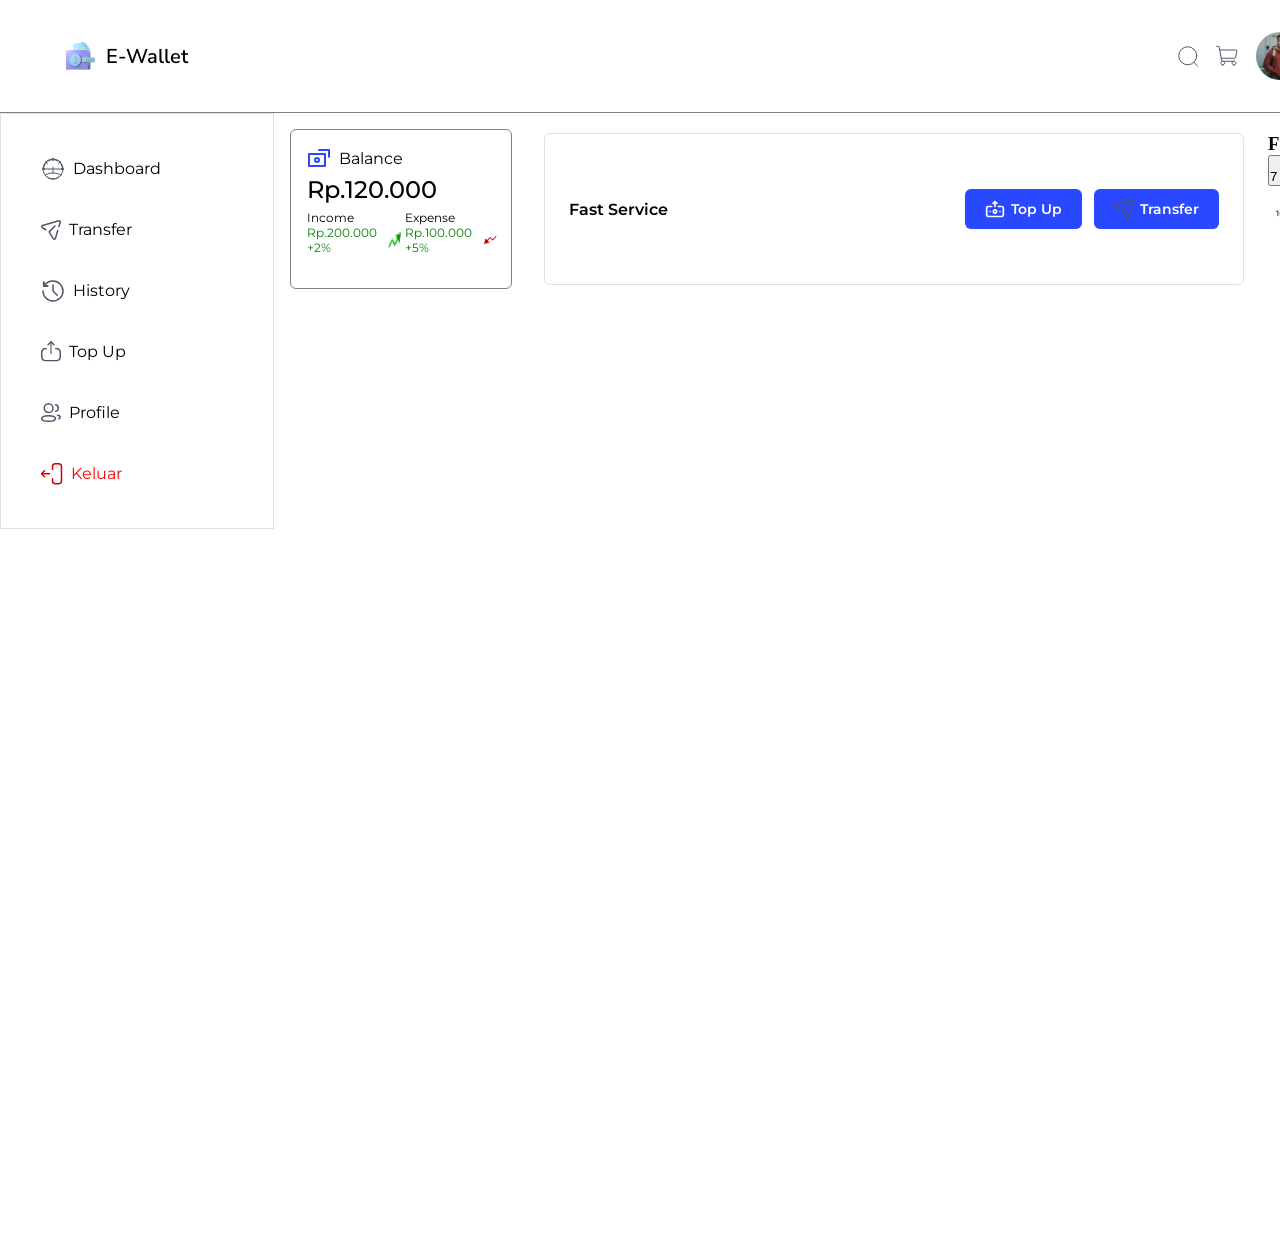
==== pages/dashboardV2.html @ 7bba9d64 "feat: add project e-wallet" ====
<!doctype html>
<html lang="en">
  <head>
    <meta charset="UTF-8" />
    <meta name="viewport" content="width=device-width, initial-scale=1.0" />
    <title>Dashbaord V2</title>
    <link rel="preconnect" href="https://fonts.googleapis.com" />
    <link rel="preconnect" href="https://fonts.gstatic.com" crossorigin />
    <link
      href="https://fonts.googleapis.com/css2?family=Montserrat:ital,wght@0,100..900;1,100..900&family=Nunito+Sans:ital,opsz,wght@0,6..12,200..1000;1,6..12,200..1000&family=Plus+Jakarta+Sans:ital,wght@0,200..800;1,200..800&display=swap"
      rel="stylesheet"
    />
    <link rel="stylesheet" href="../style/dashboardV2.css" />
    <link rel="stylesheet" href="../style/dashboardV1.css" />
  </head>
  <body>
    <header>
      <div class="logo">
        <img class="logo_image" src="../asset/money_wallet.png" alt="logo" />
        <p class="brand">E-Wallet</p>
      </div>

      <div class="profil">
        <img src="../asset/Search.svg" alt="search" />
        <img src="../asset/ShoppingCart.svg" alt="cart" />
        <img src="../asset/Ellipse 185.svg" class="pp" alt="photo" />
        <img src="../asset/down.svg" alt="dropdown" />
      </div>
    </header>

    <main>
      <section class="hero">
        <div class="menu">
          <button>
            <img src="../asset/dashboard-two (1).svg" alt="dashboard" />
            <p>Dashboard</p>
          </button>
          <button>
            <img src="../asset/Send.svg" alt="transfer" />
            <p>Transfer</p>
          </button>
          <button>
            <img src="../asset/history.svg" alt="history" />
            <p>History</p>
          </button>
          <button>
            <img src="../asset/Upload.svg" alt="top Up" />
            <p>Top Up</p>
          </button>
          <button>
            <img src="../asset/2 User.svg" alt="profile" />
            <p>Profile</p>
          </button>
          <button class="exit">
            <img src="../asset/Icon.svg" alt="Exit" />
            <p>Keluar</p>
          </button>
        </div>
      </section>

      <section class="hero-1">
        <div class="information">
          <div class="box-information">
            <div class="head">
              <img src="../asset/balance.svg" alt="balance" />
              <p>Balance</p>
            </div>
            <h3>Rp.120.000</h3>
            <div class="tail">
              <div class="add">
                <h4>Income</h4>
                <div class="more">
                  <p class="in">Rp.200.000 +2%</p>
                  <img src="../asset/ArrowRise-s.png" alt="arrow" />
                </div>
              </div>
              <div class="add">
                <h4>Expense</h4>
                <div class="more">
                  <p class="out-1">Rp.100.000 +5%</p>
                  <img src="../asset/ArrowRise-red.svg" alt="arrow" />
                </div>
              </div>
            </div>
          </div>
          <div class="service-1">
            <h3>Fast Service</h3>
            <div class="btn-service">
              <button>
                <img src="../asset/u_money-insert.svg" alt="insert" />
                <p>Top Up</p>
              </button>
              <button>
                <img src="../asset/Send.svg" alt="send" />
                <p>Transfer</p>
              </button>
            </div>
          </div>
        </div>
      </section>

      <section class="chart-history">
        <div class="box-chart">
          <div class="chart-header">
            <h3>Financial Chart</h3>
            <div class="chart-filters">
              <button class="chip">
                7 Days <img src="../asset/down.svg" alt="down" />
              </button>
              <button class="chip">
                All <img src="../asset/down.svg" alt="down" />
              </button>
            </div>
          </div>

          <div class="bar-chart">
            <img src="../asset/sc-chart.png" alt="chart" />
          </div>
        </div>
        
      </section>
    </main>
  </body>
</html>
---- style/dashboardV2.css ----
* {
  box-sizing: border-box;
  margin: 0;
  padding: 0;
}

:root {
  --primary: rgb(41, 72, 255);
  --secondary: white;
  --third: rgb(232 232 232) --font-main: "Montserrat", sans-serif;
  --font-second: "Nunito Sans", sans-serif;
}

body {
  width: 1440px;
  height: auto;
}


.more{
    display: flex;
    gap: 10px;
}

h4{
font-family: "Montserrat";
  font-weight: 400;
  font-size: 12px;
}

.service-1{
    width: 700px;
    height: 180;
    display: flex;
  align-items: center;
  justify-content: space-between;
  border: 1px solid #e0e0e0;
  border-radius: 6px;
  padding: 1rem 1.5rem;
  margin: 20px 0;

  h3 {
    font-family: "Montserrat";
    font-weight: 600;
    font-size: 16px;
  }

  .btn-service {
    display: flex;
    gap: 0.75rem;
  }

  button {
    display: flex;
    align-items: center;
    justify-content: center;
    gap: 6px;
    padding: 10px 20px;
    border-radius: 6px;
    font-family: "Montserrat";
    font-size: 14px;
    font-weight: 600;
    border: none;
    background: var(--primary);
    color: var(--secondary);

    img {
      width: 20px;
      height: 20px;
    }

    p {
      margin: 0;
      font-family: "Montserrat";
      font-size: 14px;
      font-weight: 600;
      color: var(--secondary);
    }
  }
}

.box-chart {
    display: flex;
    flex-direction: column; /* ← ini yang bikin chart-header, bar-chart, legend susun ke bawah */
    gap: 1rem;
    border: 1px solid var(--border);
    border-radius: var(--radius);
    padding: 1.25rem 1.5rem;
    background: var(--secondary);
    min-width: 0; /* ← tambahkan ini, mencegah box meluber keluar grid */
}
---- style/dashboardV1.css ----
* {
  box-sizing: border-box;
  margin: 0;
  padding: 0;
}

:root {
  --primary: rgb(41, 72, 255);
  --secondary: white;
  --third: rgb(232 232 232) --font-main: "Montserrat", sans-serif;
  --font-second: "Nunito Sans", sans-serif;
}

body {
  width: 1440px;
  height: 1240px;
}

main {
  display: flex;
}

header {
  width: 100%;
  /* margin: 40px; */
  padding: 1rem 4rem;
  display: flex;
  justify-content: space-between;
  border-bottom: 1px solid grey;
  .logo {
    display: flex;
    justify-content: flex-start;
    align-items: center;
    gap: 10px;
    .logo_image {
      width: 32px;
      height: 32px;
    }
    .brand {
      font-family: var(--font-second);
      font-weight: 600;
      font-size: 20px;
    }
  }
  .profil {
    display: flex;
    justify-content: flex-start;
    align-items: center;
    gap: 1rem;
    padding: 1rem 2rem;
    .name {
      font-family: "Montserrat";
      font-weight: 400;
      font-size: 16px;
      line-height: 24px;
      letter-spacing: -0.6%;
    }
    .pp {
      width: 48px;
    }
    img {
      width: 24px;
    }
  }
}
main {
  width: 100%;
  display: flex;
  /* border-top: 1px solid black; */
}

.menu {
  display: flex;
  flex-direction: column;
  align-items: flex-start;
  gap: 1rem;
  padding: 2rem;
  border: 1px solid #e0e0e0;
  height: max-content;
  button {
    display: flex;
    align-items: center;
    padding: 0.5rem;
    width: 208px;
    height: 45px;
    gap: 0.5rem;
    border: none;
    border-radius: 6px;
    background-color: var(--secondary);
  }
  button:hover {
    background-color: var(--primary);
    color: var(--secondary);
    img {
      color: var(--secondary);
    }
  }

  p {
    font-family: "Montserrat";
    font-weight: 400;
    font-size: 1rem;
    line-height: 24px;
    letter-spacing: -0.6%;
  }
}

.exit p {
  color: red;
}

.exit:hover {
  background-color: red;
  color: var(--secondary);
}

.hero-1 {
  display: flex;
  flex-direction: column;
  .information {
    display: flex;
    gap: 1rem;
    .box-information {
      display: flex;
      flex-direction: column;
      gap: 0.5rem;
      border: 1px solid grey;
      width: 222px;
      height: 160px;
      padding: 1rem;
      border-radius: 6px;
      margin: 1rem;
      .head {
        display: flex;
        gap: 0.5rem;
        align-items: center;
        p {
          font-family: "Montserrat";
          font-weight: 400;
          font-size: 16px;
        }
      }
      h3 {
        font-family: "Montserrat";
        font-weight: 500;
        font-size: 24px;
        line-height: 24px;
      }
      .tail {
        display: flex;
        gap: 2px;
        p {
          font-family: "Montserrat";
          font-weight: 400;
          font-size: 12px;
          color: green;
        }
        .minus {
          color: red;
        }
      }
    }
  }
}

.service {
  display: flex;
  align-items: center;
  justify-content: space-between;
  border: 1px solid #e0e0e0;
  border-radius: 6px;
  padding: 1rem 1.5rem;
  margin-bottom: 20px;

  h3 {
    font-family: "Montserrat";
    font-weight: 600;
    font-size: 16px;
  }

  .btn-service {
    display: flex;
    gap: 0.75rem;
  }

  button {
    display: flex;
    align-items: center;
    justify-content: center;
    gap: 6px;
    padding: 10px 20px;
    border-radius: 6px;
    font-family: "Montserrat";
    font-size: 14px;
    font-weight: 600;
    border: none;
    background: var(--primary);
    color: var(--secondary);

    img {
      width: 20px;
      height: 20px;
    }

    p {
      margin: 0;
      font-family: "Montserrat";
      font-size: 14px;
      font-weight: 600;
      color: var(--secondary);
    }
  }
}

.income {
  display: flex;
  flex-direction: column;
  gap: 1rem;
  border: 1px solid #e0e0e0;
  border-radius: 6px;
  padding: 1.5rem;

  .head-income {
    display: flex;
    align-items: center;
    gap: 0.75rem;

    h3 {
      font-family: "Montserrat";
      font-weight: 700;
      font-size: 18px;
      flex: 1;
    }

    button {
      display: flex;
      align-items: center;
      gap: 6px;
      padding: 8px 16px;
      border-radius: 6px;
      border: 1px solid #f1f1f186;
      background: #f1f1f1;

      p {
        font-family: "Montserrat";
        font-size: 14px;
        font-weight: 500;
        margin: 0;
      }

      img {
        width: 16px;
        height: 16px;
      }
    }
  }

  .bar-chart {
    width: 100%;

    img {
      width: 100%;
      height: auto;
      display: block;
    }
  }
}

.hero-2 {
  width: auto;
  margin: 20px;
  display: flex;
  flex-direction: column;
  border: 1px solid #e0e0e0;
  border-radius: 6px;
  padding: 1rem 1.5rem;
  .head-history {
    display: flex;
    justify-content: space-between;
    align-items: center;
    margin-bottom: 20px;
    h3 {
      font-family: "Montserrat";
      font-weight: 600;
      font-size: 16px;
      line-height: 24px;
    }
    p {
      font-family: "Montserrat";
      font-weight: 500;
      font-size: 12px;
      color: var(--primary);
    }
  }
  .history {
    display: flex;
    gap: 10px;
    justify-content: space-between;
    align-items: center;
    margin-bottom: 10px;
    .status {
      flex: 1;
      h3 {
        font-family: "Montserrat";
        font-weight: 600;
        font-style: SemiBold;
        font-size: 16px;
      }
      p {
        font-family: "Montserrat";
        font-weight: 400;
        font-size: 16px;
      }
      img{
        flex-shrink: 0;
      };
    }
  }
}
.in {
  font-family: "Montserrat";
  font-weight: 600;
  font-size: 16px;
  color: green;
}
.out{
  font-family: "Montserrat";
  font-weight: 600;
  font-size: 16px;
  color: red;
}
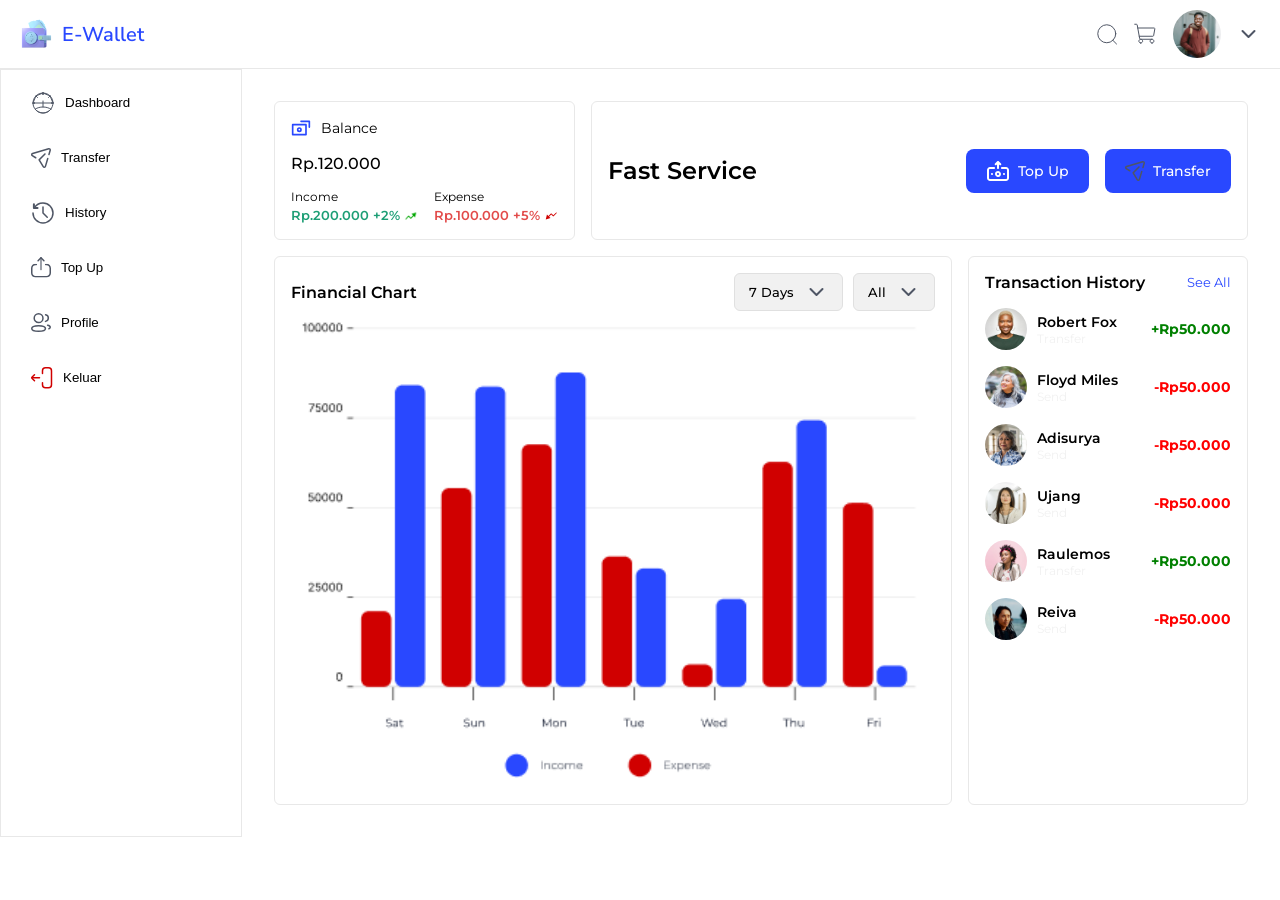
==== commit c5be77ae: "feat: add dashboard project koda e-wallet" ====
--- a/pages/dashboardV2.html
+++ b/pages/dashboardV2.html
@@ -11,7 +11,6 @@
       rel="stylesheet"
     />
     <link rel="stylesheet" href="../style/dashboardV2.css" />
-    <link rel="stylesheet" href="../style/dashboardV1.css" />
   </head>
   <body>
     <header>
@@ -28,97 +27,152 @@
       </div>
     </header>
 
-    <main>
-      <section class="hero">
-        <div class="menu">
-          <button>
-            <img src="../asset/dashboard-two (1).svg" alt="dashboard" />
-            <p>Dashboard</p>
-          </button>
-          <button>
-            <img src="../asset/Send.svg" alt="transfer" />
-            <p>Transfer</p>
-          </button>
-          <button>
-            <img src="../asset/history.svg" alt="history" />
-            <p>History</p>
-          </button>
-          <button>
-            <img src="../asset/Upload.svg" alt="top Up" />
-            <p>Top Up</p>
-          </button>
-          <button>
-            <img src="../asset/2 User.svg" alt="profile" />
-            <p>Profile</p>
-          </button>
-          <button class="exit">
-            <img src="../asset/Icon.svg" alt="Exit" />
-            <p>Keluar</p>
-          </button>
-        </div>
-      </section>
+    <div class="layout">
+      <aside class="menu-bar">
+        <button onclick="location.href='../pages/dashboardV2.html'">
+          <img src="../asset/dashboard-two (1).svg" alt="dashboard" />
+          <p>Dashboard</p>
+        </button>
+        <button onclick="location.href='../pages/transfer.html'">
+          <img src="../asset/Send.svg" alt="transfer" />
+          <p>Transfer</p>
+        </button>
+        <button onclick="location.href='../pages/history.html'">
+          <img src="../asset/history.svg" alt="history" />
+          <p>History</p>
+        </button>
+        <button onclick="location.href='../pages/topUp.html'">
+          <img src="../asset/Upload.svg" alt="top Up" />
+          <p>Top Up</p>
+        </button>
+        <button onclick="location.href='../pages/editProfileNext.html'">
+          <img src="../asset/2 User.svg" alt="profile" />
+          <p>Profile</p>
+        </button>
+        <button class="exit">
+          <img src="../asset/Icon.svg" alt="Exit" />
+          <p>Keluar</p>
+        </button>
+      </aside>
 
-      <section class="hero-1">
-        <div class="information">
-          <div class="box-information">
-            <div class="head">
-              <img src="../asset/balance.svg" alt="balance" />
-              <p>Balance</p>
-            </div>
-            <h3>Rp.120.000</h3>
-            <div class="tail">
-              <div class="add">
-                <h4>Income</h4>
-                <div class="more">
-                  <p class="in">Rp.200.000 +2%</p>
-                  <img src="../asset/ArrowRise-s.png" alt="arrow" />
+      <main class="content">
+        <section class="top-content">
+          <div class="information">
+            <div class="box-information">
+              <div class="head">
+                <img src="../asset/balance.svg" alt="balance" />
+                <p>Balance</p>
+              </div>
+              <h3>Rp.120.000</h3>
+              <div class="tail">
+                <div class="add">
+                  <h4>Income</h4>
+                  <div class="more">
+                    <p class="in">Rp.200.000 +2%</p>
+                    <img src="../asset/ArrowRise-s.png" alt="arrow" />
+                  </div>
                 </div>
-              </div>
-              <div class="add">
-                <h4>Expense</h4>
-                <div class="more">
-                  <p class="out-1">Rp.100.000 +5%</p>
-                  <img src="../asset/ArrowRise-red.svg" alt="arrow" />
+                <div class="add">
+                  <h4>Expense</h4>
+                  <div class="more">
+                    <p class="out-1">Rp.100.000 +5%</p>
+                    <img src="../asset/ArrowRise-red.svg" alt="arrow" />
+                  </div>
                 </div>
               </div>
             </div>
-          </div>
-          <div class="service-1">
-            <h3>Fast Service</h3>
-            <div class="btn-service">
-              <button>
-                <img src="../asset/u_money-insert.svg" alt="insert" />
-                <p>Top Up</p>
-              </button>
-              <button>
-                <img src="../asset/Send.svg" alt="send" />
-                <p>Transfer</p>
-              </button>
+            <div class="service-1">
+              <h3>Fast Service</h3>
+              <div class="btn-service">
+                <button>
+                  <img src="../asset/u_money-insert.svg" alt="insert" />
+                  <p>Top Up</p>
+                </button>
+                <button>
+                  <img src="../asset/Send.svg" alt="send" />
+                  <p>Transfer</p>
+                </button>
+              </div>
             </div>
           </div>
-        </div>
-      </section>
+        </section>
 
-      <section class="chart-history">
-        <div class="box-chart">
-          <div class="chart-header">
-            <h3>Financial Chart</h3>
-            <div class="chart-filters">
-              <button class="chip">
-                7 Days <img src="../asset/down.svg" alt="down" />
-              </button>
-              <button class="chip">
-                All <img src="../asset/down.svg" alt="down" />
-              </button>
+        <section class="bottom-content">
+          <div class="box-chart">
+            <div class="chart-header">
+              <h3>Financial Chart</h3>
+              <div class="chart-filters">
+                <button class="chip">
+                  7 Days <img src="../asset/down.svg" alt="down" />
+                </button>
+                <button class="chip">
+                  All <img src="../asset/down.svg" alt="down" />
+                </button>
+              </div>
+            </div>
+
+            <div class="bar-chart">
+              <img src="../asset/sc-chart.png" alt="chart" />
             </div>
           </div>
+        </section>
 
-          <div class="bar-chart">
-            <img src="../asset/sc-chart.png" alt="chart" />
+        <section class="hero-2">
+          <div class="head-history">
+            <h3>Transaction History</h3>
+            <p>See All</p>
           </div>
-        </div>
-        
-      </section>
-    </main>
+
+          <div class="history">
+            <img src="../asset/1.svg" alt="profil" />
+            <div class="status">
+              <h3>Robert Fox</h3>
+              <p>Transfer</p>
+            </div>
+            <h3 class="in">+Rp50.000</h3>
+          </div>
+          <div class="history">
+            <img src="../asset/1-1.svg" alt="profil" />
+            <div class="status">
+              <h3>Floyd Miles</h3>
+              <p>Send</p>
+            </div>
+            <h3 class="out">-Rp50.000</h3>
+          </div>
+          <div class="history">
+            <img src="../asset/1-2.svg" alt="profil" />
+            <div class="status">
+              <h3>Adisurya</h3>
+              <p>Send</p>
+            </div>
+            <h3 class="out">-Rp50.000</h3>
+          </div>
+          <div class="history">
+            <img src="../asset/1-3.svg" alt="profil" />
+            <div class="status">
+              <h3>Ujang</h3>
+              <p>Send</p>
+            </div>
+            <h3 class="out">-Rp50.000</h3>
+          </div>
+          <div class="history">
+            <img src="../asset/1-4.svg" alt="profil" />
+            <div class="status">
+              <h3>Raulemos</h3>
+              <p>Transfer</p>
+            </div>
+            <h3 class="in">+Rp50.000</h3>
+          </div>
+          <div class="history">
+            <img src="../asset/1-5.svg" alt="profil" />
+            <div class="status">
+              <h3>Reiva</h3>
+              <p>Send</p>
+            </div>
+            <h3 class="out">-Rp50.000</h3>
+          </div>
+        </section>
+      </main>
+    </div>
   </body>
 </html>
--- a/style/dashboardV2.css
+++ b/style/dashboardV2.css
@@ -7,85 +7,431 @@
 :root {
   --primary: rgb(41, 72, 255);
   --secondary: white;
-  --third: rgb(232 232 232) --font-main: "Montserrat", sans-serif;
-  --font-second: "Nunito Sans", sans-serif;
-}
-
-body {
-  width: 1440px;
-  height: auto;
-}
-
-
-.more{
+}
+
+header {
+  display: flex;
+  justify-content: space-between;
+  padding: 10px 20px;
+}
+
+/* kiri */
+.logo {
+  display: flex;
+  align-items: center;
+  gap: 10px;
+}
+
+.logo_image {
+  width: 32px;
+  height: 32px;
+}
+
+.brand {
+  font-family: "Nunito Sans", sans-serif;
+  font-weight: 600;
+  font-size: 20px;
+  color: var(--primary);
+}
+
+/* kanan */
+.profil {
+  display: flex;
+  align-items: center;
+  gap: 15px;
+}
+
+/* aside */
+.layout {
+  display: flex;
+  border-top: 1px solid #e8e8e8;
+  .menu-bar {
     display: flex;
+    flex-direction: column;
+    border: 1px solid #e8e8e8;
     gap: 10px;
-}
-
-h4{
-font-family: "Montserrat";
-  font-weight: 400;
-  font-size: 12px;
-}
-
-.service-1{
-    width: 700px;
-    height: 180;
+    padding: 10px 20px;
+    button {
+      display: flex;
+      gap: 10px;
+      align-items: center;
+      padding: 10px;
+      width: 200px;
+      height: 45px;
+      border: none;
+      border-radius: 6px;
+      background-color: var(--secondary);
+    }
+    button:hover {
+      background-color: var(--primary);
+      color: var(--secondary);
+    }
+  }
+
+  /* content side */
+  .content {
+    display: grid;
+    flex: 1;
+    grid-template-columns: 1fr 280px;
+    grid-template-rows: auto 1fr;
+    grid-template-areas:
+      "top     top"
+      "chart   history";
+    gap: 1rem;
+    padding: 2rem;
+
+    .top-content {
+      grid-area: top;
+
+      .information {
+        display: flex;
+        gap: 1rem;
+
+        .box-information {
+          display: flex;
+          flex-direction: column;
+          gap: 1rem;
+          background-color: var(--secondary);
+          border: 1px solid #e8e8e8;
+          border-radius: 6px;
+          padding: 1rem;
+
+          .head {
+            display: flex;
+            align-items: center;
+            gap: 10px;
+
+            img {
+              width: 20px;
+            }
+
+            p {
+              font-family: "Montserrat", sans-serif;
+              font-size: 0.9rem;
+              font-weight: 400;
+            }
+          }
+
+          h3 {
+            font-family: "Montserrat", sans-serif;
+            font-size: 1rem;
+            font-weight: 500;
+            margin: 0;
+          }
+
+          .tail {
+            display: flex;
+            gap: 1rem;
+
+            .add {
+              display: flex;
+              flex-direction: column;
+              gap: 4px;
+
+              h4 {
+                font-family: "Montserrat", sans-serif;
+                font-weight: 400;
+                font-size: 0.75rem;
+                margin: 0;
+              }
+
+              .more {
+                display: flex;
+                align-items: center;
+                gap: 4px;
+
+                img {
+                  width: 14px;
+                  height: 14px;
+                }
+
+                .in {
+                  font-family: "Montserrat", sans-serif;
+                  font-size: 0.8rem;
+                  font-weight: 600;
+                  color: #1d9e75;
+                  margin: 0;
+                }
+
+                .out-1 {
+                  font-family: "Montserrat", sans-serif;
+                  font-size: 0.8rem;
+                  font-weight: 600;
+                  color: #e24b4a;
+                  margin: 0;
+                }
+              }
+            }
+          }
+        }
+
+        .service-1 {
+          flex: 1;
+          display: flex;
+          align-items: center;
+          justify-content: space-between;
+          border: 1px solid #e8e8e8;
+          border-radius: 6px;
+          padding: 1rem;
+
+          h3 {
+            font-family: "Montserrat", sans-serif;
+            font-size: 1.5rem;
+            font-weight: 600;
+          }
+
+          .btn-service {
+            display: flex;
+            gap: 1rem;
+
+            button {
+              display: flex;
+              align-items: center;
+              gap: 0.5rem;
+              padding: 10px 20px;
+              border: none;
+              border-radius: 8px;
+              background-color: var(--primary);
+              color: var(--secondary);
+              font-family: "Montserrat", sans-serif;
+              font-size: 0.9rem;
+              font-weight: 500;
+              cursor: pointer;
+            }
+          }
+        }
+      }
+    }
+    .bottom-content {
+      grid-area: chart;
+      .box-chart {
+        background-color: var(--secondary);
+        border: 1px solid #e8e8e8;
+        border-radius: 6px;
+        padding: 1rem;
+
+        .chart-header {
+          display: flex;
+          align-items: center;
+          justify-content: space-between;
+
+          h3 {
+            font-family: "Montserrat", sans-serif;
+            font-size: 1rem;
+            font-weight: 600;
+          }
+
+          .chart-filters {
+            display: flex;
+            gap: 10px;
+
+            .chip {
+              display: flex;
+              align-items: center;
+              gap: 10px;
+              padding: 6px 14px;
+              border: 1px solid #e0e0e0;
+              border-radius: 6px;
+              background-color: #f1f1f1;
+              font-family: "Montserrat", sans-serif;
+              font-size: 0.8rem;
+              font-weight: 500;
+            }
+          }
+        }
+      }
+
+      .bar-chart {
+        width: 100%;
+
+        img {
+          width: 100%;
+          display: block;
+        }
+      }
+    }
+  }
+
+  .hero-2 {
+    grid-area: history;
+    background-color: var(--secondary);
+    border: 1px solid #e8e8e8;
+    border-radius: 6px;
+    padding: 1rem;
     display: flex;
-  align-items: center;
-  justify-content: space-between;
-  border: 1px solid #e0e0e0;
-  border-radius: 6px;
-  padding: 1rem 1.5rem;
-  margin: 20px 0;
-
-  h3 {
-    font-family: "Montserrat";
-    font-weight: 600;
-    font-size: 16px;
+    flex-direction: column;
+    gap: 1rem;
+
+    .head-history {
+      display: flex;
+      align-items: center;
+      justify-content: space-between;
+
+      h3 {
+        font-family: "Montserrat", sans-serif;
+        font-size: 1rem;
+        font-weight: 600;
+      }
+
+      p {
+        font-family: "Montserrat", sans-serif;
+        font-size: 0.8rem;
+        color: var(--primary);
+      }
+    }
+    .history {
+      display: flex;
+      align-items: center;
+      gap: 10px;
+      & > img {
+        width: 42px;
+        height: 42px;
+        border-radius: 50%;
+        object-fit: cover;
+        flex-shrink: 0;
+      }
+
+      .status {
+        flex: 1;
+        h3 {
+          font-family: "Montserrat", sans-serif;
+          font-size: 0.9rem;
+          font-weight: 600;
+        }
+        p {
+          font-family: "Montserrat", sans-serif;
+          font-size: 0.75rem;
+          color: #f1f1f1;
+        }
+      }
+      .in {
+        font-family: "Montserrat", sans-serif;
+        font-size: 0.9rem;
+        font-weight: 700;
+        color: green;
+      }
+
+      .out {
+        font-family: "Montserrat", sans-serif;
+        font-size: 0.9rem;
+        font-weight: 700;
+        color: red;
+      }
+    }
   }
-
-  .btn-service {
-    display: flex;
-    gap: 0.75rem;
+}
+
+
+@media (max-width: 480px) {
+
+  header {
+    padding: 16px;
+
+    .profil {
+      gap: 8px;
+    }
   }
 
-  button {
-    display: flex;
-    align-items: center;
-    justify-content: center;
-    gap: 6px;
-    padding: 10px 20px;
-    border-radius: 6px;
-    font-family: "Montserrat";
-    font-size: 14px;
-    font-weight: 600;
-    border: none;
-    background: var(--primary);
-    color: var(--secondary);
-
-    img {
-      width: 20px;
-      height: 20px;
-    }
-
-    p {
-      margin: 0;
-      font-family: "Montserrat";
-      font-size: 14px;
-      font-weight: 600;
-      color: var(--secondary);
-    }
-  }
-}
-
-.box-chart {
-    display: flex;
-    flex-direction: column; /* ← ini yang bikin chart-header, bar-chart, legend susun ke bawah */
-    gap: 1rem;
-    border: 1px solid var(--border);
-    border-radius: var(--radius);
-    padding: 1.25rem 1.5rem;
-    background: var(--secondary);
-    min-width: 0; /* ← tambahkan ini, mencegah box meluber keluar grid */
-}+  .layout {
+    flex-direction: column;
+
+    .menu-bar {
+      flex-direction: row;
+      align-items: center;
+      justify-content: center;
+      overflow-x: auto;
+      width: 100%;
+      padding: 10px;
+      gap: 6px;
+      border-bottom: 1px solid #e8e8e8;
+      border-right: none;
+
+      button {
+        flex-direction: column;
+        align-items: center;
+        justify-content: center;
+        gap: 4px;
+        width: auto;
+        height: auto;
+        padding: 10px;
+        flex-shrink: 0;
+
+        img {
+          width: 20px;
+          height: 20px;
+        }
+
+        p {
+          font-family: "Montserrat", sans-serif;
+          font-size: 0.5rem;
+          font-weight: 500;
+          color: #4f5665;
+        }
+
+        &:hover p {
+          color: var(--secondary);
+        }
+      }
+    }
+
+
+    .content {
+      grid-template-columns: 1fr;
+      grid-template-areas:
+        "top"
+        "chart"
+        "history";
+      padding: 1rem;
+      gap: 0.75rem;
+
+      .top-content {
+        .information {
+          flex-direction: column;
+
+          .box-information {
+            h3 {
+              font-size: 1.1rem;
+            }
+          }
+
+          .service-1 {
+            flex-direction: column;
+            align-items: flex-start;
+            gap: 0.75rem;
+
+            h3 {
+              font-size: 1rem;
+            }
+
+            .btn-service {
+              width: 100%;
+
+              button {
+                flex: 1;
+                justify-content: center;
+              }
+            }
+          }
+        }
+      }
+
+      .bottom-content {
+        .chart-header {
+          flex-wrap: wrap;
+          gap: 8px;
+        }
+
+        .bar-chart img {
+          height: auto;
+        }
+      }
+    }
+
+
+    .hero-2 {
+      grid-area: history;
+    }
+
+  } 
+
+}  
